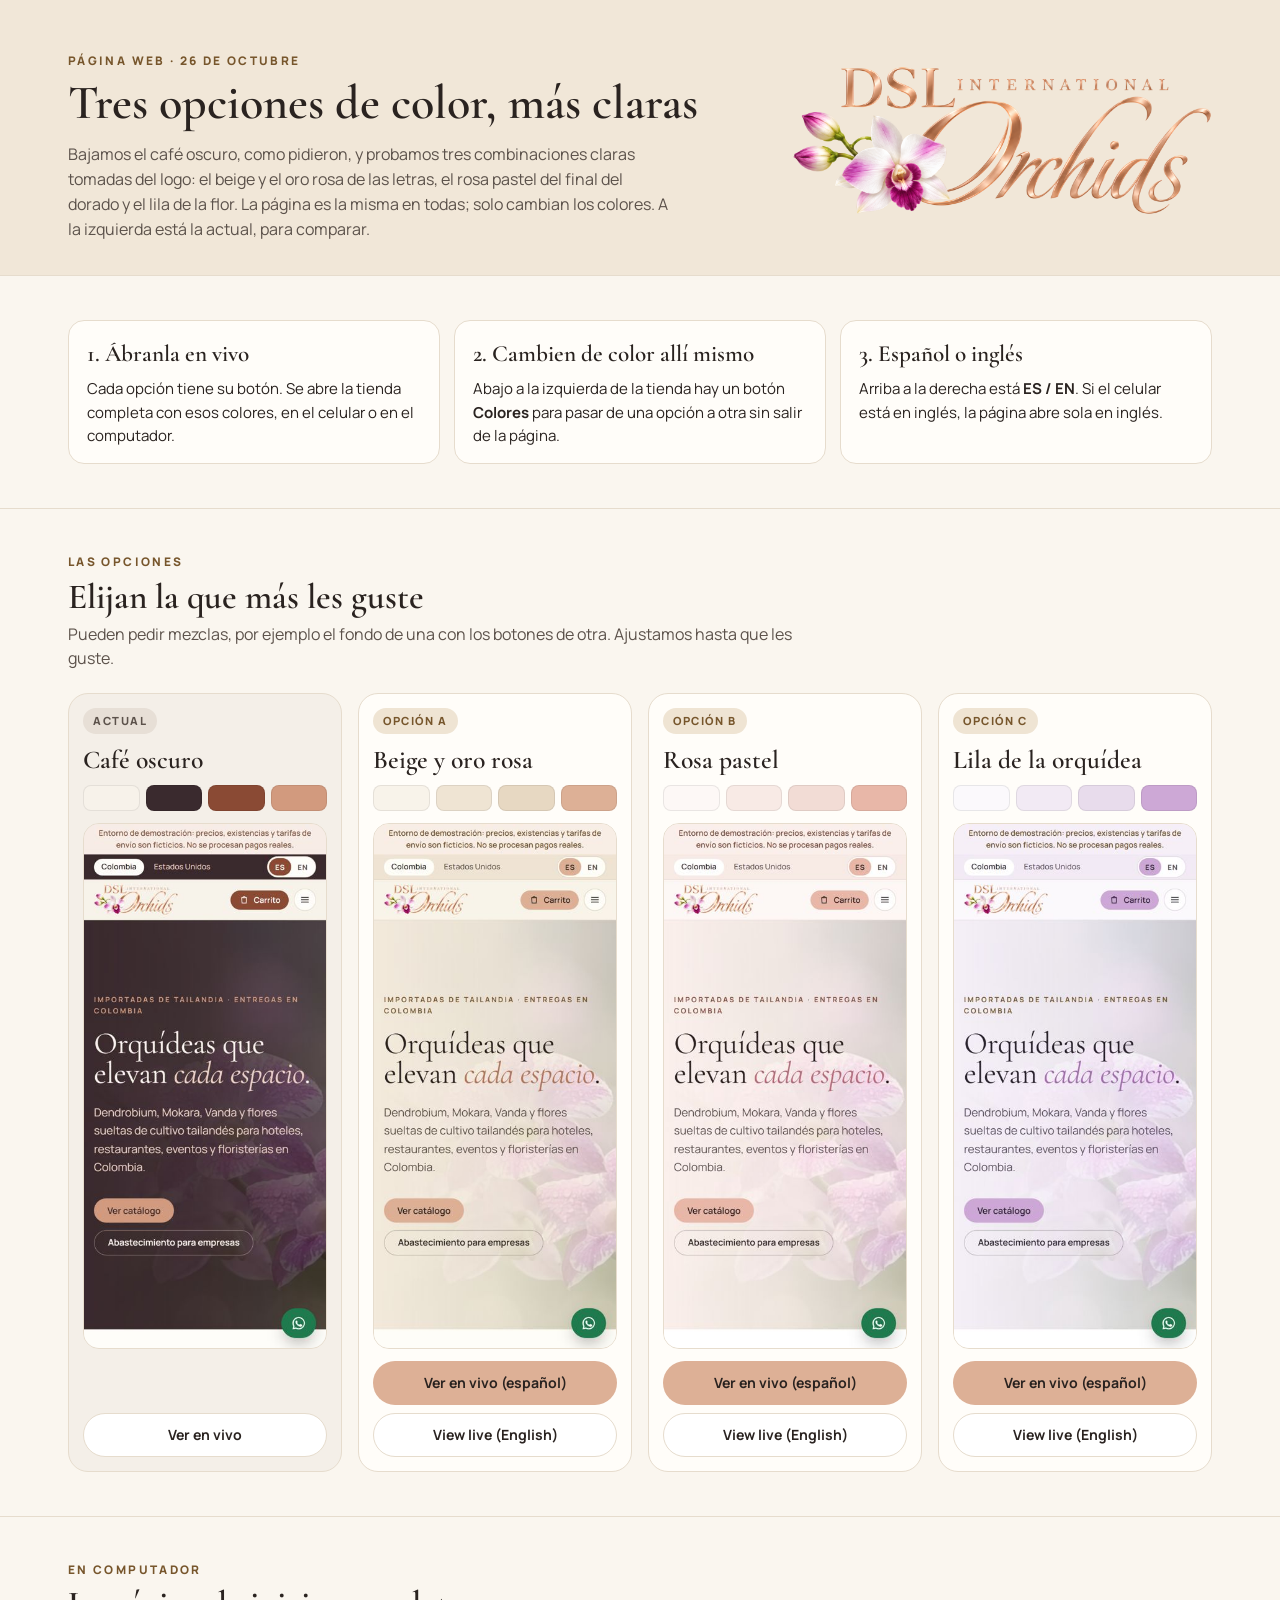
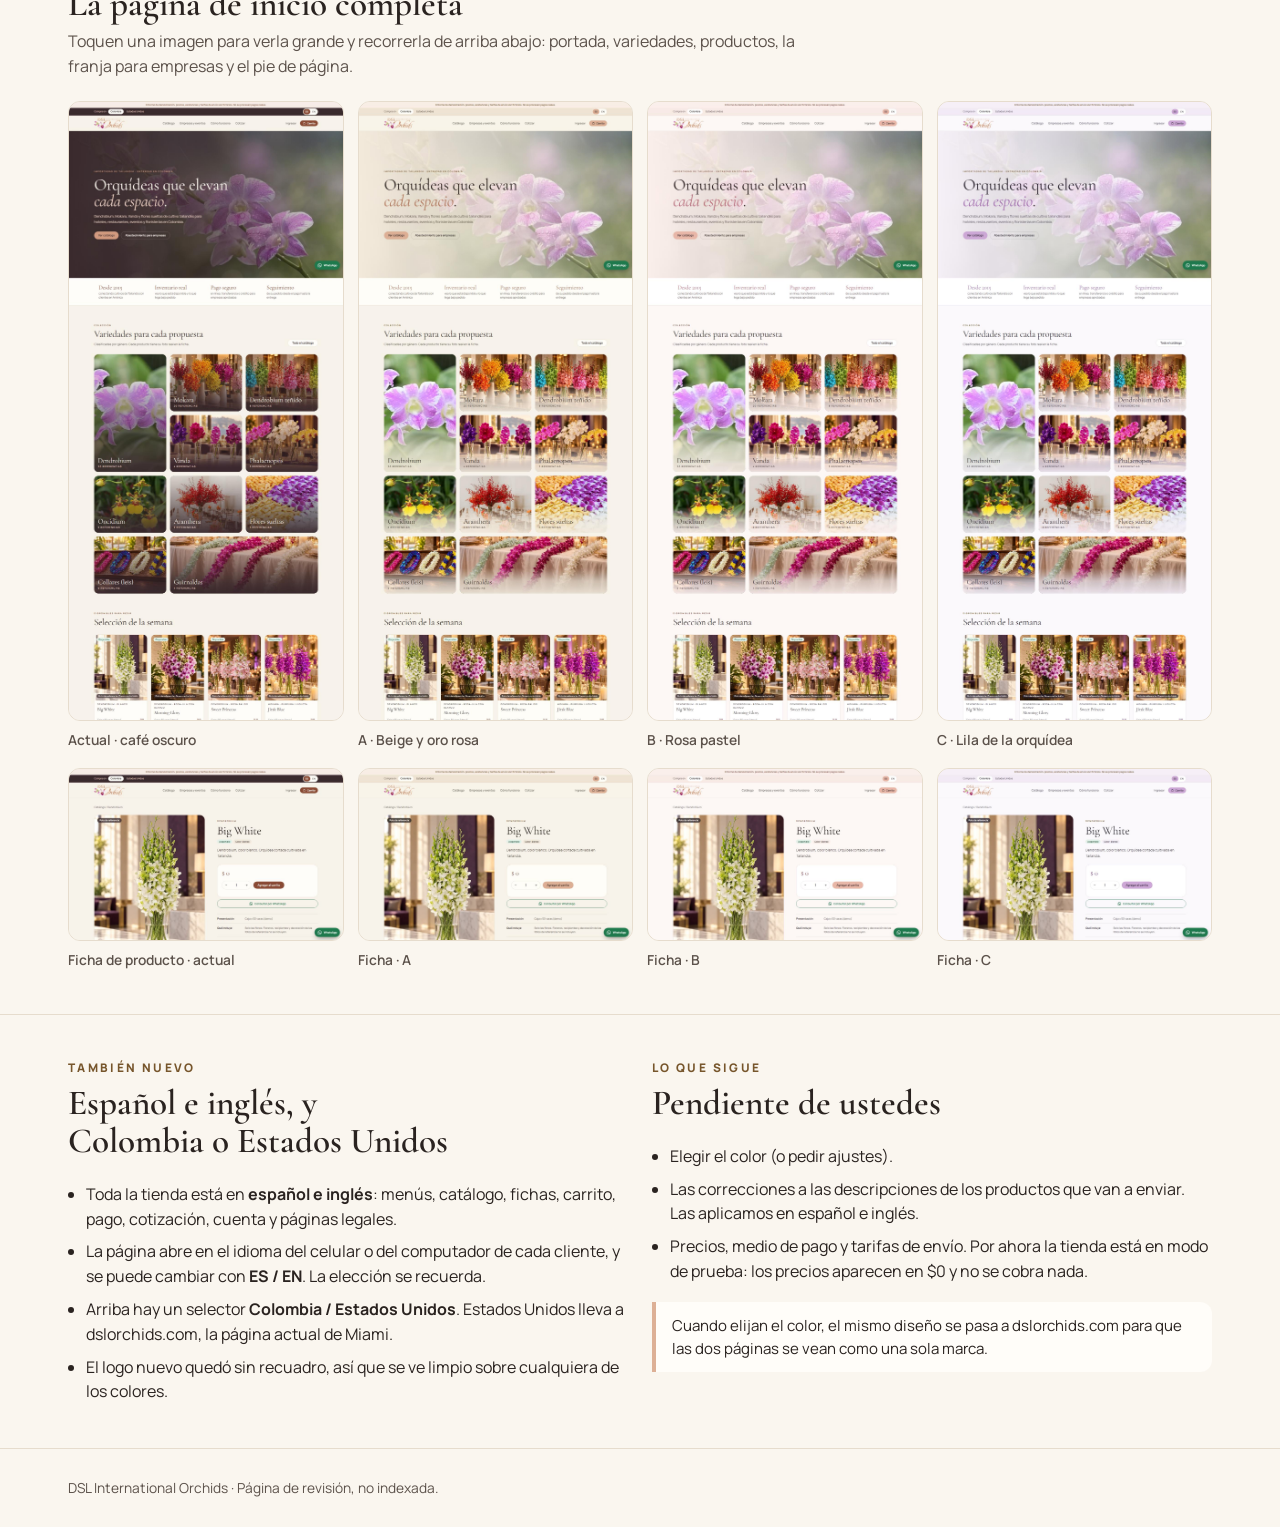
==== colores-web/index.html @ 141df7ab "Página de revisión: tres opciones de color más claras para la tienda, al lado de la actual Co-Author" ====
<!doctype html>
<html lang="es">
<head>
<meta charset="utf-8">
<meta name="viewport" content="width=device-width, initial-scale=1, viewport-fit=cover">
<meta name="robots" content="noindex, nofollow">
<title>Colores de la página · DSL Orchids</title>
<link rel="icon" href="../marca-final/img/logo-dsl-oro-rosa.png">
<link rel="preconnect" href="https://fonts.googleapis.com">
<link rel="preconnect" href="https://fonts.gstatic.com" crossorigin>
<link rel="stylesheet" href="https://fonts.googleapis.com/css2?family=Cormorant+Garamond:ital,wght@0,500;0,600;1,500&family=Manrope:wght@400;600;700;800&display=swap">
<style>
  :root { --bg: #faf6ef; --surface: #fffdf9; --line: #e6dccd; --ink: #2a2320; --ink2: #5c524b; --acento: #85503b; --oro: #ddb096;
    --display: "Cormorant Garamond", Georgia, serif; --body: "Manrope", system-ui, sans-serif; color-scheme: light; }
  * { box-sizing: border-box; }
  body { margin: 0; background: var(--bg); color: var(--ink); font-family: var(--body); font-size: 16px; line-height: 1.55; }
  h1, h2, h3 { font-family: var(--display); font-weight: 600; line-height: 1.08; margin: 0; text-wrap: balance; }
  p { margin: 0; }
  .wrap { max-width: 1180px; margin: 0 auto; padding-left: max(18px, env(safe-area-inset-left, 0px)); padding-right: max(18px, env(safe-area-inset-right, 0px)); }
  header { background: #f1e7d8; padding-block: 40px 34px; border-bottom: 1px solid var(--line); }
  header .wrap { display: grid; grid-template-columns: 1.3fr 1fr; gap: 28px; align-items: center; }
  .eb { font-size: .74rem; font-weight: 800; letter-spacing: .2em; text-transform: uppercase; color: #77562c; }
  header h1 { font-size: 3rem; margin-top: 8px; }
  header p { color: var(--ink2); margin-top: 12px; max-width: 60ch; }
  header img { width: 100%; max-width: 420px; justify-self: end; }
  section { padding-block: 44px; border-bottom: 1px solid var(--line); }
  .head { display: grid; gap: 6px; margin-bottom: 22px; max-width: 74ch; }
  h2 { font-size: 2.2rem; }
  .muted { color: var(--ink2); }
  .pasos { display: grid; grid-template-columns: repeat(3, minmax(0, 1fr)); gap: 14px; }
  .paso { background: var(--surface); border: 1px solid var(--line); border-radius: 16px; padding: 16px 18px; font-size: .94rem; }
  .paso b { display: block; font-family: var(--display); font-size: 1.45rem; font-weight: 600; margin-bottom: 4px; }
  .opciones { display: grid; grid-template-columns: repeat(4, minmax(0, 1fr)); gap: 16px; }
  .opcion { background: var(--surface); border: 1px solid var(--line); border-radius: 20px; padding: 14px; display: flex; flex-direction: column; gap: 12px; min-width: 0; }
  .opcion.actual { background: #f4efe8; }
  .opcion h3 { font-size: 1.6rem; }
  .tag { align-self: flex-start; font-size: .7rem; font-weight: 800; letter-spacing: .14em; text-transform: uppercase; padding: 4px 10px; border-radius: 99px; background: #efe4d3; color: #77562c; }
  .actual .tag { background: #e7dfd6; color: #5c524b; }
  .muestras { display: flex; gap: 6px; }
  .muestras span { flex: 1; height: 26px; border-radius: 8px; border: 1px solid rgba(0,0,0,.08); }
  .movil { width: 100%; height: auto; border-radius: 16px; border: 1px solid var(--line); display: block; cursor: zoom-in; }
  .btns { display: grid; gap: 8px; margin-top: auto; }
  .btns a { display: flex; align-items: center; justify-content: center; min-height: 44px; text-decoration: none; font-weight: 700; font-size: .88rem; border-radius: 99px; padding: 8px 14px; }
  .btns a.p { background: var(--oro); color: var(--ink); }
  .btns a.s { border: 1px solid var(--line); background: #fff; color: var(--ink); }
  .btns a:hover { filter: brightness(.96); }
  .completas { display: grid; grid-template-columns: repeat(4, minmax(0, 1fr)); gap: 14px; }
  figure { margin: 0; display: flex; flex-direction: column; gap: 8px; min-width: 0; }
  figcaption { font-size: .86rem; color: var(--ink2); font-weight: 600; }
  .alto { height: 620px; overflow: hidden; border-radius: 12px; border: 1px solid var(--line); cursor: zoom-in; }
  .alto img { width: 100%; display: block; }
  .ficha { width: 100%; border-radius: 12px; border: 1px solid var(--line); display: block; cursor: zoom-in; }
  ul.lista { margin: 0; padding-left: 1.1em; display: grid; gap: 8px; }
  .nota { border-left: 4px solid var(--oro); background: var(--surface); border-radius: 0 12px 12px 0; padding: 12px 16px; font-size: .94rem; margin-top: 18px; }
  .dos { display: grid; grid-template-columns: 1fr 1fr; gap: 24px; }
  .dos > * { min-width: 0; }
  footer { padding-block: 28px; color: var(--ink2); font-size: .86rem; }
  .zoom { position: fixed; inset: 0; z-index: 100; background: rgba(20,14,16,.92); display: flex; align-items: flex-start; justify-content: center; overflow: auto; padding: max(60px, env(safe-area-inset-top, 0px)) 16px 20px; cursor: zoom-out; }
  .zoom[hidden] { display: none; }
  .zoom img { max-width: min(1300px, 100%); height: auto; border-radius: 8px; }
  .zoom button { position: fixed; top: max(12px, env(safe-area-inset-top, 0px)); right: max(12px, env(safe-area-inset-right, 0px)); width: 46px; height: 46px; border-radius: 50%; border: 0; background: #fff; font-size: 26px; cursor: pointer; }
  body.sin-scroll { overflow: hidden; }
  @media (max-width: 980px) { .opciones, .completas { grid-template-columns: repeat(2, minmax(0, 1fr)); } }
  @media (max-width: 760px) { header .wrap, .pasos, .dos { grid-template-columns: 1fr; } header img { justify-self: start; } header h1 { font-size: 2.4rem; } }
  @media (max-width: 520px) { .opciones, .completas { grid-template-columns: 1fr; } .alto { height: 520px; } }
</style>
</head>
<body>
<header>
  <div class="wrap">
    <div>
      <p class="eb">Página web · 26 de octubre</p>
      <h1>Tres opciones de color, más claras</h1>
      <p>Bajamos el café oscuro, como pidieron, y probamos tres combinaciones claras tomadas del logo: el beige y el oro rosa de las letras, el rosa pastel del final del dorado y el lila de la flor. La página es la misma en todas; solo cambian los colores. A la izquierda está la actual, para comparar.</p>
    </div>
    <img src="../marca-final/img/logo-dsl-oro-rosa.png" alt="DSL International Orchids">
  </div>
</header>

<main>
<section>
  <div class="wrap">
    <div class="pasos">
      <div class="paso"><b>1. Ábranla en vivo</b>Cada opción tiene su botón. Se abre la tienda completa con esos colores, en el celular o en el computador.</div>
      <div class="paso"><b>2. Cambien de color allí mismo</b>Abajo a la izquierda de la tienda hay un botón <strong>Colores</strong> para pasar de una opción a otra sin salir de la página.</div>
      <div class="paso"><b>3. Español o inglés</b>Arriba a la derecha está <strong>ES / EN</strong>. Si el celular está en inglés, la página abre sola en inglés.</div>
    </div>
  </div>
</section>

<section id="opciones">
  <div class="wrap">
    <div class="head">
      <p class="eb">Las opciones</p>
      <h2>Elijan la que más les guste</h2>
      <p class="muted">Pueden pedir mezclas, por ejemplo el fondo de una con los botones de otra. Ajustamos hasta que les guste.</p>
    </div>
    <div class="opciones">
      <article class="opcion actual">
        <span class="tag">Actual</span>
        <h3>Café oscuro</h3>
        <div class="muestras" aria-hidden="true"><span style="background:#f7f2ea"></span><span style="background:#3a2a2e"></span><span style="background:#8a4a34"></span><span style="background:#d29a7e"></span></div>
        <img class="movil" src="img/actual-movil.jpg" alt="Inicio en celular con la versión actual, de fondo café oscuro" data-zoom="img/actual-inicio.jpg">
        <div class="btns">
          <a class="s" href="https://dsl-orchids-colombia.vercel.app/?tema=actual&amp;lang=es">Ver en vivo</a>
        </div>
      </article>
      <article class="opcion">
        <span class="tag">Opción A</span>
        <h3>Beige y oro rosa</h3>
        <div class="muestras" aria-hidden="true"><span style="background:#f8f3ea"></span><span style="background:#efe4d3"></span><span style="background:#e7d8c2"></span><span style="background:#ddb096"></span></div>
        <img class="movil" src="img/a-movil.jpg" alt="Inicio en celular con la opción A, beige y oro rosa" data-zoom="img/a-inicio.jpg">
        <div class="btns">
          <a class="p" href="https://dsl-orchids-colombia.vercel.app/?tema=a&amp;lang=es">Ver en vivo (español)</a>
          <a class="s" href="https://dsl-orchids-colombia.vercel.app/?tema=a&amp;lang=en">View live (English)</a>
        </div>
      </article>
      <article class="opcion">
        <span class="tag">Opción B</span>
        <h3>Rosa pastel</h3>
        <div class="muestras" aria-hidden="true"><span style="background:#fdf8f6"></span><span style="background:#f8eae5"></span><span style="background:#f2dcd5"></span><span style="background:#e8b7a8"></span></div>
        <img class="movil" src="img/b-movil.jpg" alt="Inicio en celular con la opción B, rosa pastel" data-zoom="img/b-inicio.jpg">
        <div class="btns">
          <a class="p" href="https://dsl-orchids-colombia.vercel.app/?tema=b&amp;lang=es">Ver en vivo (español)</a>
          <a class="s" href="https://dsl-orchids-colombia.vercel.app/?tema=b&amp;lang=en">View live (English)</a>
        </div>
      </article>
      <article class="opcion">
        <span class="tag">Opción C</span>
        <h3>Lila de la orquídea</h3>
        <div class="muestras" aria-hidden="true"><span style="background:#fbf9fc"></span><span style="background:#f2eaf4"></span><span style="background:#e8dcec"></span><span style="background:#cda8d6"></span></div>
        <img class="movil" src="img/c-movil.jpg" alt="Inicio en celular con la opción C, lila" data-zoom="img/c-inicio.jpg">
        <div class="btns">
          <a class="p" href="https://dsl-orchids-colombia.vercel.app/?tema=c&amp;lang=es">Ver en vivo (español)</a>
          <a class="s" href="https://dsl-orchids-colombia.vercel.app/?tema=c&amp;lang=en">View live (English)</a>
        </div>
      </article>
    </div>
  </div>
</section>

<section id="completas">
  <div class="wrap">
    <div class="head">
      <p class="eb">En computador</p>
      <h2>La página de inicio completa</h2>
      <p class="muted">Toquen una imagen para verla grande y recorrerla de arriba abajo: portada, variedades, productos, la franja para empresas y el pie de página.</p>
    </div>
    <div class="completas">
      <figure><div class="alto" data-zoom="img/actual-inicio.jpg"><img src="img/actual-inicio.jpg" alt="Inicio completo, versión actual" loading="lazy"></div><figcaption>Actual · café oscuro</figcaption></figure>
      <figure><div class="alto" data-zoom="img/a-inicio.jpg"><img src="img/a-inicio.jpg" alt="Inicio completo, opción A" loading="lazy"></div><figcaption>A · Beige y oro rosa</figcaption></figure>
      <figure><div class="alto" data-zoom="img/b-inicio.jpg"><img src="img/b-inicio.jpg" alt="Inicio completo, opción B" loading="lazy"></div><figcaption>B · Rosa pastel</figcaption></figure>
      <figure><div class="alto" data-zoom="img/c-inicio.jpg"><img src="img/c-inicio.jpg" alt="Inicio completo, opción C" loading="lazy"></div><figcaption>C · Lila de la orquídea</figcaption></figure>
    </div>
    <div class="completas" style="margin-top:18px">
      <figure><img class="ficha" src="img/actual-ficha.jpg" alt="Ficha de producto, versión actual" data-zoom="img/actual-ficha.jpg" loading="lazy"><figcaption>Ficha de producto · actual</figcaption></figure>
      <figure><img class="ficha" src="img/a-ficha.jpg" alt="Ficha de producto, opción A" data-zoom="img/a-ficha.jpg" loading="lazy"><figcaption>Ficha · A</figcaption></figure>
      <figure><img class="ficha" src="img/b-ficha.jpg" alt="Ficha de producto, opción B" data-zoom="img/b-ficha.jpg" loading="lazy"><figcaption>Ficha · B</figcaption></figure>
      <figure><img class="ficha" src="img/c-ficha.jpg" alt="Ficha de producto, opción C" data-zoom="img/c-ficha.jpg" loading="lazy"><figcaption>Ficha · C</figcaption></figure>
    </div>
  </div>
</section>

<section id="novedades">
  <div class="wrap dos">
    <div>
      <div class="head">
        <p class="eb">También nuevo</p>
        <h2>Español e inglés, y Colombia o Estados Unidos</h2>
      </div>
      <ul class="lista">
        <li>Toda la tienda está en <strong>español e inglés</strong>: menús, catálogo, fichas, carrito, pago, cotización, cuenta y páginas legales.</li>
        <li>La página abre en el idioma del celular o del computador de cada cliente, y se puede cambiar con <strong>ES / EN</strong>. La elección se recuerda.</li>
        <li>Arriba hay un selector <strong>Colombia / Estados Unidos</strong>. Estados Unidos lleva a dslorchids.com, la página actual de Miami.</li>
        <li>El logo nuevo quedó sin recuadro, así que se ve limpio sobre cualquiera de los colores.</li>
      </ul>
    </div>
    <div>
      <div class="head">
        <p class="eb">Lo que sigue</p>
        <h2>Pendiente de ustedes</h2>
      </div>
      <ul class="lista">
        <li>Elegir el color (o pedir ajustes).</li>
        <li>Las correcciones a las descripciones de los productos que van a enviar. Las aplicamos en español e inglés.</li>
        <li>Precios, medio de pago y tarifas de envío. Por ahora la tienda está en modo de prueba: los precios aparecen en $0 y no se cobra nada.</li>
      </ul>
      <p class="nota">Cuando elijan el color, el mismo diseño se pasa a dslorchids.com para que las dos páginas se vean como una sola marca.</p>
    </div>
  </div>
</section>
</main>

<footer>
  <div class="wrap">DSL International Orchids · Página de revisión, no indexada.</div>
</footer>

<div class="zoom" hidden role="dialog" aria-label="Imagen ampliada">
  <button type="button" aria-label="Cerrar">×</button>
  <img alt="">
</div>
<script>
  const zoom = document.querySelector(".zoom");
  const zimg = zoom.querySelector("img");
  document.querySelectorAll("[data-zoom]").forEach((el) => {
    el.addEventListener("click", () => {
      zimg.src = el.dataset.zoom;
      zimg.alt = (el.querySelector("img") || el).alt || "";
      zoom.hidden = false; zoom.scrollTop = 0; document.body.classList.add("sin-scroll");
    });
  });
  const cerrar = () => { zoom.hidden = true; document.body.classList.remove("sin-scroll"); };
  zoom.addEventListener("click", cerrar);
  document.addEventListener("keydown", (e) => { if (e.key === "Escape") cerrar(); });
</script>
</body>
</html>
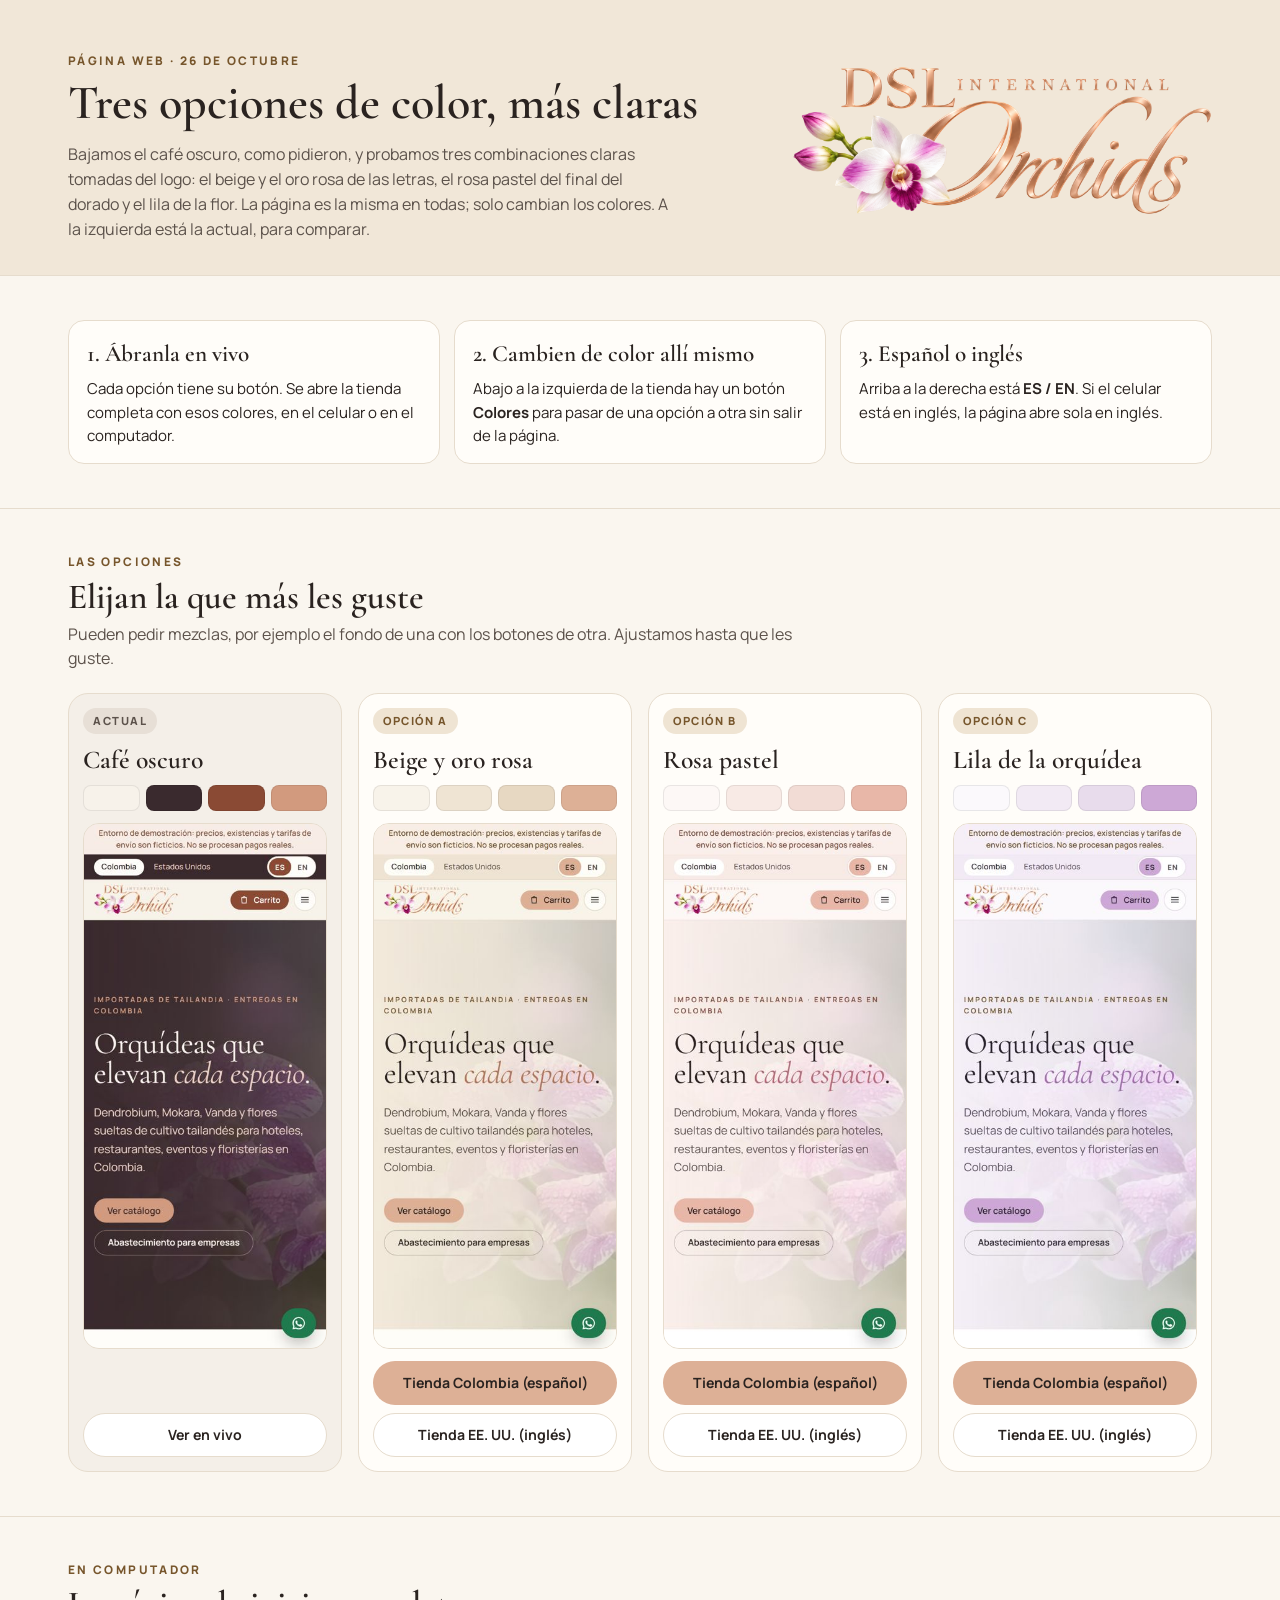
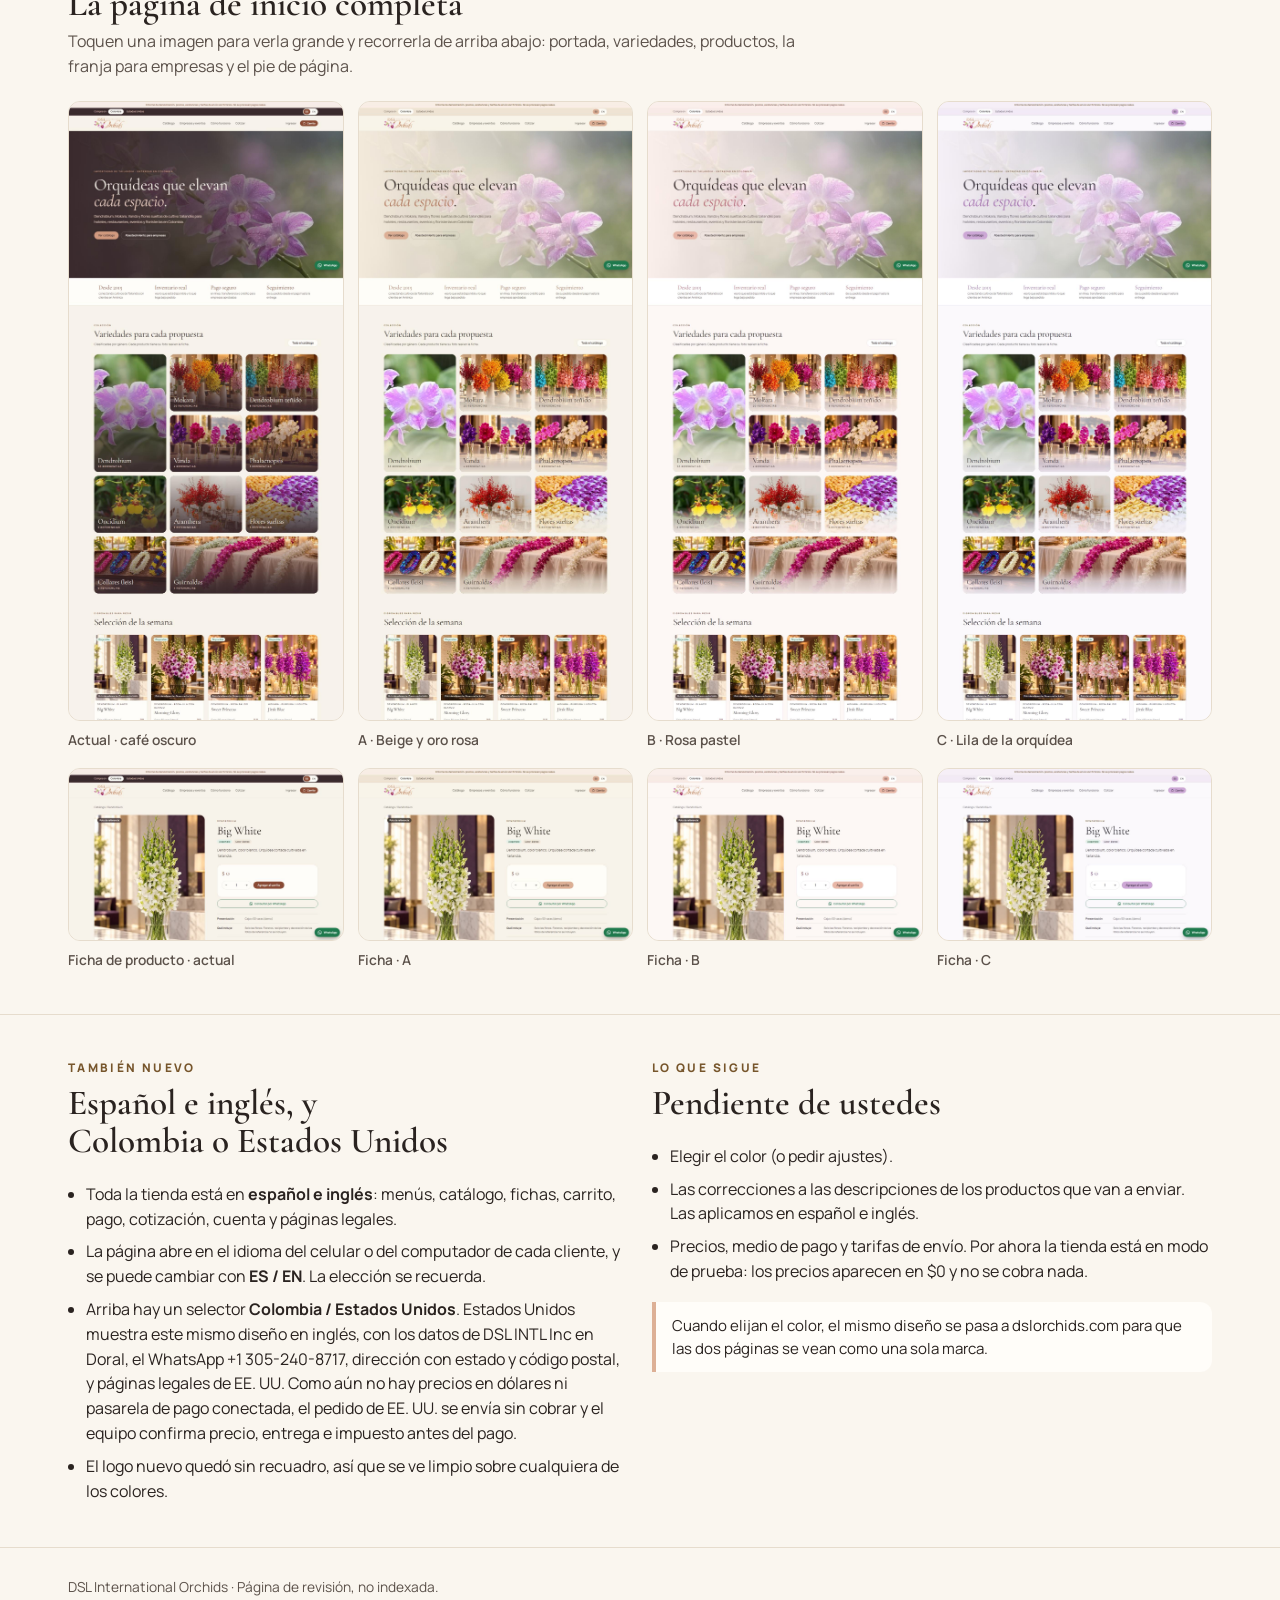
==== commit 02932873: "Colores web: botones a la tienda de Colombia y a la de EE. UU. Co-Authored-By: Claude Opus 5.5 <nore" ====
--- a/colores-web/index.html
+++ b/colores-web/index.html
@@ -102,7 +102,7 @@
         <div class="muestras" aria-hidden="true"><span style="background:#f7f2ea"></span><span style="background:#3a2a2e"></span><span style="background:#8a4a34"></span><span style="background:#d29a7e"></span></div>
         <img class="movil" src="img/actual-movil.jpg" alt="Inicio en celular con la versión actual, de fondo café oscuro" data-zoom="img/actual-inicio.jpg">
         <div class="btns">
-          <a class="s" href="https://dsl-orchids-colombia.vercel.app/?tema=actual&amp;lang=es">Ver en vivo</a>
+          <a class="s" href="https://dsl-orchids-colombia.vercel.app/?tema=actual&amp;lang=es&amp;pais=co">Ver en vivo</a>
         </div>
       </article>
       <article class="opcion">
@@ -111,8 +111,8 @@
         <div class="muestras" aria-hidden="true"><span style="background:#f8f3ea"></span><span style="background:#efe4d3"></span><span style="background:#e7d8c2"></span><span style="background:#ddb096"></span></div>
         <img class="movil" src="img/a-movil.jpg" alt="Inicio en celular con la opción A, beige y oro rosa" data-zoom="img/a-inicio.jpg">
         <div class="btns">
-          <a class="p" href="https://dsl-orchids-colombia.vercel.app/?tema=a&amp;lang=es">Ver en vivo (español)</a>
-          <a class="s" href="https://dsl-orchids-colombia.vercel.app/?tema=a&amp;lang=en">View live (English)</a>
+          <a class="p" href="https://dsl-orchids-colombia.vercel.app/?tema=a&amp;lang=es&amp;pais=co">Tienda Colombia (español)</a>
+          <a class="s" href="https://dsl-orchids-colombia.vercel.app/?tema=a&amp;lang=en&amp;pais=us">Tienda EE. UU. (inglés)</a>
         </div>
       </article>
       <article class="opcion">
@@ -121,8 +121,8 @@
         <div class="muestras" aria-hidden="true"><span style="background:#fdf8f6"></span><span style="background:#f8eae5"></span><span style="background:#f2dcd5"></span><span style="background:#e8b7a8"></span></div>
         <img class="movil" src="img/b-movil.jpg" alt="Inicio en celular con la opción B, rosa pastel" data-zoom="img/b-inicio.jpg">
         <div class="btns">
-          <a class="p" href="https://dsl-orchids-colombia.vercel.app/?tema=b&amp;lang=es">Ver en vivo (español)</a>
-          <a class="s" href="https://dsl-orchids-colombia.vercel.app/?tema=b&amp;lang=en">View live (English)</a>
+          <a class="p" href="https://dsl-orchids-colombia.vercel.app/?tema=b&amp;lang=es&amp;pais=co">Tienda Colombia (español)</a>
+          <a class="s" href="https://dsl-orchids-colombia.vercel.app/?tema=b&amp;lang=en&amp;pais=us">Tienda EE. UU. (inglés)</a>
         </div>
       </article>
       <article class="opcion">
@@ -131,8 +131,8 @@
         <div class="muestras" aria-hidden="true"><span style="background:#fbf9fc"></span><span style="background:#f2eaf4"></span><span style="background:#e8dcec"></span><span style="background:#cda8d6"></span></div>
         <img class="movil" src="img/c-movil.jpg" alt="Inicio en celular con la opción C, lila" data-zoom="img/c-inicio.jpg">
         <div class="btns">
-          <a class="p" href="https://dsl-orchids-colombia.vercel.app/?tema=c&amp;lang=es">Ver en vivo (español)</a>
-          <a class="s" href="https://dsl-orchids-colombia.vercel.app/?tema=c&amp;lang=en">View live (English)</a>
+          <a class="p" href="https://dsl-orchids-colombia.vercel.app/?tema=c&amp;lang=es&amp;pais=co">Tienda Colombia (español)</a>
+          <a class="s" href="https://dsl-orchids-colombia.vercel.app/?tema=c&amp;lang=en&amp;pais=us">Tienda EE. UU. (inglés)</a>
         </div>
       </article>
     </div>
@@ -171,7 +171,7 @@
       <ul class="lista">
         <li>Toda la tienda está en <strong>español e inglés</strong>: menús, catálogo, fichas, carrito, pago, cotización, cuenta y páginas legales.</li>
         <li>La página abre en el idioma del celular o del computador de cada cliente, y se puede cambiar con <strong>ES / EN</strong>. La elección se recuerda.</li>
-        <li>Arriba hay un selector <strong>Colombia / Estados Unidos</strong>. Estados Unidos lleva a dslorchids.com, la página actual de Miami.</li>
+        <li>Arriba hay un selector <strong>Colombia / Estados Unidos</strong>. Estados Unidos muestra este mismo diseño en inglés, con los datos de DSL INTL Inc en Doral, el WhatsApp +1 305-240-8717, dirección con estado y código postal, y páginas legales de EE. UU. Como aún no hay precios en dólares ni pasarela de pago conectada, el pedido de EE. UU. se envía sin cobrar y el equipo confirma precio, entrega e impuesto antes del pago.</li>
         <li>El logo nuevo quedó sin recuadro, así que se ve limpio sobre cualquiera de los colores.</li>
       </ul>
     </div>
@@ -212,6 +212,22 @@
   const cerrar = () => { zoom.hidden = true; document.body.classList.remove("sin-scroll"); };
   zoom.addEventListener("click", cerrar);
   document.addEventListener("keydown", (e) => { if (e.key === "Escape") cerrar(); });
+
+  // El prototipo se "duerme" tras unos minutos sin visitas; se despierta mientras se lee esta página
+  // para que "Ver en vivo" abra al instante.
+  const PROTO = "https://dsl-orchids-colombia.vercel.app/";
+  let ultimo = 0;
+  const despertar = () => {
+    if (Date.now() - ultimo < 60000) return;
+    ultimo = Date.now();
+    fetch(PROTO, { mode: "no-cors", cache: "no-store", credentials: "omit" }).catch(() => {});
+  };
+  despertar();
+  document.querySelectorAll('a[href^="' + PROTO + '"]').forEach((a) => {
+    a.addEventListener("pointerenter", despertar);
+    a.addEventListener("touchstart", despertar, { passive: true });
+  });
+  document.addEventListener("visibilitychange", () => { if (!document.hidden) despertar(); });
 </script>
 </body>
 </html>
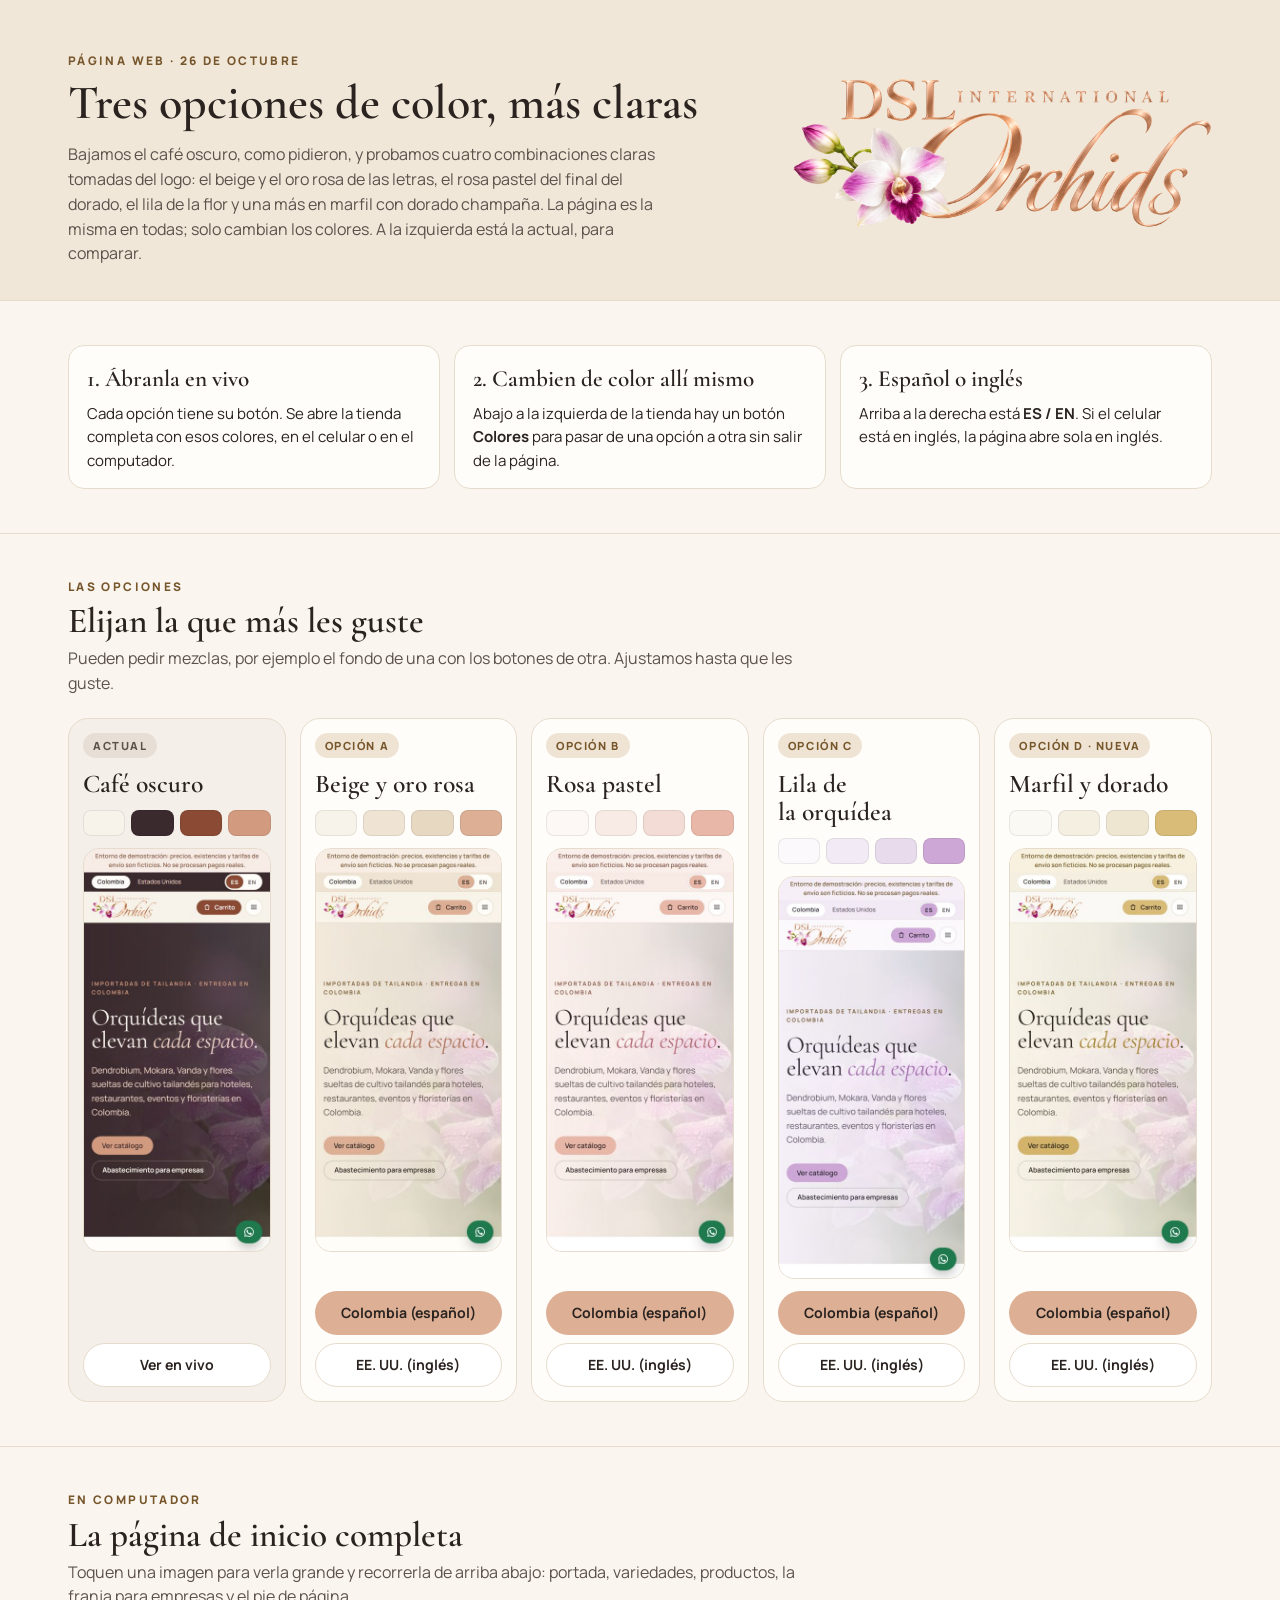
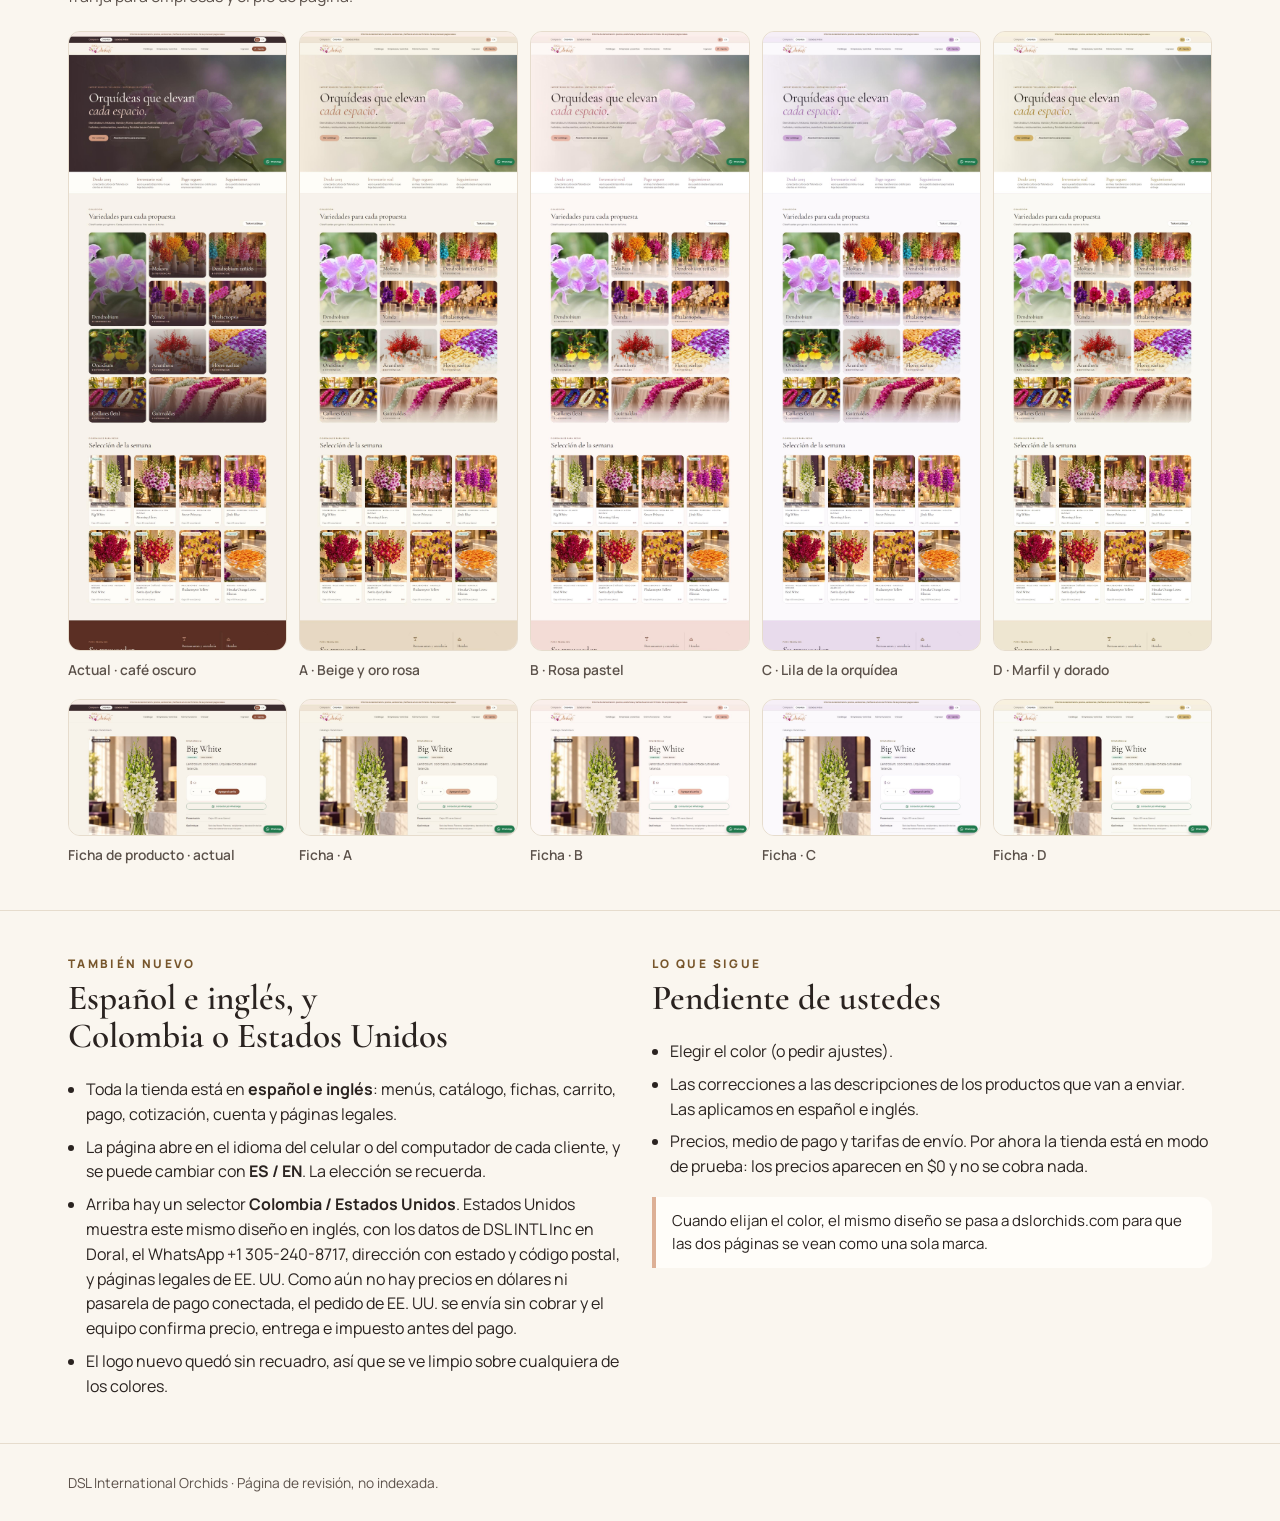
==== commit 430a30c3: "Colores web: opción D, marfil y dorado champaña Co-Authored-By: Claude Opus 5.5 <noreply@anthropic.c" ====
--- a/colores-web/index.html
+++ b/colores-web/index.html
@@ -30,7 +30,7 @@
   .pasos { display: grid; grid-template-columns: repeat(3, minmax(0, 1fr)); gap: 14px; }
   .paso { background: var(--surface); border: 1px solid var(--line); border-radius: 16px; padding: 16px 18px; font-size: .94rem; }
   .paso b { display: block; font-family: var(--display); font-size: 1.45rem; font-weight: 600; margin-bottom: 4px; }
-  .opciones { display: grid; grid-template-columns: repeat(4, minmax(0, 1fr)); gap: 16px; }
+  .opciones { display: grid; grid-template-columns: repeat(5, minmax(0, 1fr)); gap: 14px; }
   .opcion { background: var(--surface); border: 1px solid var(--line); border-radius: 20px; padding: 14px; display: flex; flex-direction: column; gap: 12px; min-width: 0; }
   .opcion.actual { background: #f4efe8; }
   .opcion h3 { font-size: 1.6rem; }
@@ -44,7 +44,7 @@
   .btns a.p { background: var(--oro); color: var(--ink); }
   .btns a.s { border: 1px solid var(--line); background: #fff; color: var(--ink); }
   .btns a:hover { filter: brightness(.96); }
-  .completas { display: grid; grid-template-columns: repeat(4, minmax(0, 1fr)); gap: 14px; }
+  .completas { display: grid; grid-template-columns: repeat(5, minmax(0, 1fr)); gap: 12px; }
   figure { margin: 0; display: flex; flex-direction: column; gap: 8px; min-width: 0; }
   figcaption { font-size: .86rem; color: var(--ink2); font-weight: 600; }
   .alto { height: 620px; overflow: hidden; border-radius: 12px; border: 1px solid var(--line); cursor: zoom-in; }
@@ -60,6 +60,7 @@
   .zoom img { max-width: min(1300px, 100%); height: auto; border-radius: 8px; }
   .zoom button { position: fixed; top: max(12px, env(safe-area-inset-top, 0px)); right: max(12px, env(safe-area-inset-right, 0px)); width: 46px; height: 46px; border-radius: 50%; border: 0; background: #fff; font-size: 26px; cursor: pointer; }
   body.sin-scroll { overflow: hidden; }
+  @media (max-width: 1180px) { .opciones, .completas { grid-template-columns: repeat(3, minmax(0, 1fr)); } }
   @media (max-width: 980px) { .opciones, .completas { grid-template-columns: repeat(2, minmax(0, 1fr)); } }
   @media (max-width: 760px) { header .wrap, .pasos, .dos { grid-template-columns: 1fr; } header img { justify-self: start; } header h1 { font-size: 2.4rem; } }
   @media (max-width: 520px) { .opciones, .completas { grid-template-columns: 1fr; } .alto { height: 520px; } }
@@ -71,7 +72,7 @@
     <div>
       <p class="eb">Página web · 26 de octubre</p>
       <h1>Tres opciones de color, más claras</h1>
-      <p>Bajamos el café oscuro, como pidieron, y probamos tres combinaciones claras tomadas del logo: el beige y el oro rosa de las letras, el rosa pastel del final del dorado y el lila de la flor. La página es la misma en todas; solo cambian los colores. A la izquierda está la actual, para comparar.</p>
+      <p>Bajamos el café oscuro, como pidieron, y probamos cuatro combinaciones claras tomadas del logo: el beige y el oro rosa de las letras, el rosa pastel del final del dorado, el lila de la flor y una más en marfil con dorado champaña. La página es la misma en todas; solo cambian los colores. A la izquierda está la actual, para comparar.</p>
     </div>
     <img src="../marca-final/img/logo-dsl-oro-rosa.png" alt="DSL International Orchids">
   </div>
@@ -111,8 +112,8 @@
         <div class="muestras" aria-hidden="true"><span style="background:#f8f3ea"></span><span style="background:#efe4d3"></span><span style="background:#e7d8c2"></span><span style="background:#ddb096"></span></div>
         <img class="movil" src="img/a-movil.jpg" alt="Inicio en celular con la opción A, beige y oro rosa" data-zoom="img/a-inicio.jpg">
         <div class="btns">
-          <a class="p" href="https://dsl-orchids-colombia.vercel.app/?tema=a&amp;lang=es&amp;pais=co">Tienda Colombia (español)</a>
-          <a class="s" href="https://dsl-orchids-colombia.vercel.app/?tema=a&amp;lang=en&amp;pais=us">Tienda EE. UU. (inglés)</a>
+          <a class="p" href="https://dsl-orchids-colombia.vercel.app/?tema=a&amp;lang=es&amp;pais=co">Colombia (español)</a>
+          <a class="s" href="https://dsl-orchids-colombia.vercel.app/?tema=a&amp;lang=en&amp;pais=us">EE. UU. (inglés)</a>
         </div>
       </article>
       <article class="opcion">
@@ -121,8 +122,8 @@
         <div class="muestras" aria-hidden="true"><span style="background:#fdf8f6"></span><span style="background:#f8eae5"></span><span style="background:#f2dcd5"></span><span style="background:#e8b7a8"></span></div>
         <img class="movil" src="img/b-movil.jpg" alt="Inicio en celular con la opción B, rosa pastel" data-zoom="img/b-inicio.jpg">
         <div class="btns">
-          <a class="p" href="https://dsl-orchids-colombia.vercel.app/?tema=b&amp;lang=es&amp;pais=co">Tienda Colombia (español)</a>
-          <a class="s" href="https://dsl-orchids-colombia.vercel.app/?tema=b&amp;lang=en&amp;pais=us">Tienda EE. UU. (inglés)</a>
+          <a class="p" href="https://dsl-orchids-colombia.vercel.app/?tema=b&amp;lang=es&amp;pais=co">Colombia (español)</a>
+          <a class="s" href="https://dsl-orchids-colombia.vercel.app/?tema=b&amp;lang=en&amp;pais=us">EE. UU. (inglés)</a>
         </div>
       </article>
       <article class="opcion">
@@ -131,8 +132,18 @@
         <div class="muestras" aria-hidden="true"><span style="background:#fbf9fc"></span><span style="background:#f2eaf4"></span><span style="background:#e8dcec"></span><span style="background:#cda8d6"></span></div>
         <img class="movil" src="img/c-movil.jpg" alt="Inicio en celular con la opción C, lila" data-zoom="img/c-inicio.jpg">
         <div class="btns">
-          <a class="p" href="https://dsl-orchids-colombia.vercel.app/?tema=c&amp;lang=es&amp;pais=co">Tienda Colombia (español)</a>
-          <a class="s" href="https://dsl-orchids-colombia.vercel.app/?tema=c&amp;lang=en&amp;pais=us">Tienda EE. UU. (inglés)</a>
+          <a class="p" href="https://dsl-orchids-colombia.vercel.app/?tema=c&amp;lang=es&amp;pais=co">Colombia (español)</a>
+          <a class="s" href="https://dsl-orchids-colombia.vercel.app/?tema=c&amp;lang=en&amp;pais=us">EE. UU. (inglés)</a>
+        </div>
+      </article>
+      <article class="opcion">
+        <span class="tag">Opción D · nueva</span>
+        <h3>Marfil y dorado</h3>
+        <div class="muestras" aria-hidden="true"><span style="background:#fbf9f4"></span><span style="background:#f5efe2"></span><span style="background:#efe6d2"></span><span style="background:#d8bc78"></span></div>
+        <img class="movil" src="img/d-movil.jpg" alt="Inicio en celular con la opción D, marfil y dorado champaña" data-zoom="img/d-inicio.jpg">
+        <div class="btns">
+          <a class="p" href="https://dsl-orchids-colombia.vercel.app/?tema=d&amp;lang=es&amp;pais=co">Colombia (español)</a>
+          <a class="s" href="https://dsl-orchids-colombia.vercel.app/?tema=d&amp;lang=en&amp;pais=us">EE. UU. (inglés)</a>
         </div>
       </article>
     </div>
@@ -151,12 +162,14 @@
       <figure><div class="alto" data-zoom="img/a-inicio.jpg"><img src="img/a-inicio.jpg" alt="Inicio completo, opción A" loading="lazy"></div><figcaption>A · Beige y oro rosa</figcaption></figure>
       <figure><div class="alto" data-zoom="img/b-inicio.jpg"><img src="img/b-inicio.jpg" alt="Inicio completo, opción B" loading="lazy"></div><figcaption>B · Rosa pastel</figcaption></figure>
       <figure><div class="alto" data-zoom="img/c-inicio.jpg"><img src="img/c-inicio.jpg" alt="Inicio completo, opción C" loading="lazy"></div><figcaption>C · Lila de la orquídea</figcaption></figure>
+      <figure><div class="alto" data-zoom="img/d-inicio.jpg"><img src="img/d-inicio.jpg" alt="Inicio completo, opción D" loading="lazy"></div><figcaption>D · Marfil y dorado</figcaption></figure>
     </div>
     <div class="completas" style="margin-top:18px">
       <figure><img class="ficha" src="img/actual-ficha.jpg" alt="Ficha de producto, versión actual" data-zoom="img/actual-ficha.jpg" loading="lazy"><figcaption>Ficha de producto · actual</figcaption></figure>
       <figure><img class="ficha" src="img/a-ficha.jpg" alt="Ficha de producto, opción A" data-zoom="img/a-ficha.jpg" loading="lazy"><figcaption>Ficha · A</figcaption></figure>
       <figure><img class="ficha" src="img/b-ficha.jpg" alt="Ficha de producto, opción B" data-zoom="img/b-ficha.jpg" loading="lazy"><figcaption>Ficha · B</figcaption></figure>
       <figure><img class="ficha" src="img/c-ficha.jpg" alt="Ficha de producto, opción C" data-zoom="img/c-ficha.jpg" loading="lazy"><figcaption>Ficha · C</figcaption></figure>
+      <figure><img class="ficha" src="img/d-ficha.jpg" alt="Ficha de producto, opción D" data-zoom="img/d-ficha.jpg" loading="lazy"><figcaption>Ficha · D</figcaption></figure>
     </div>
   </div>
 </section>
